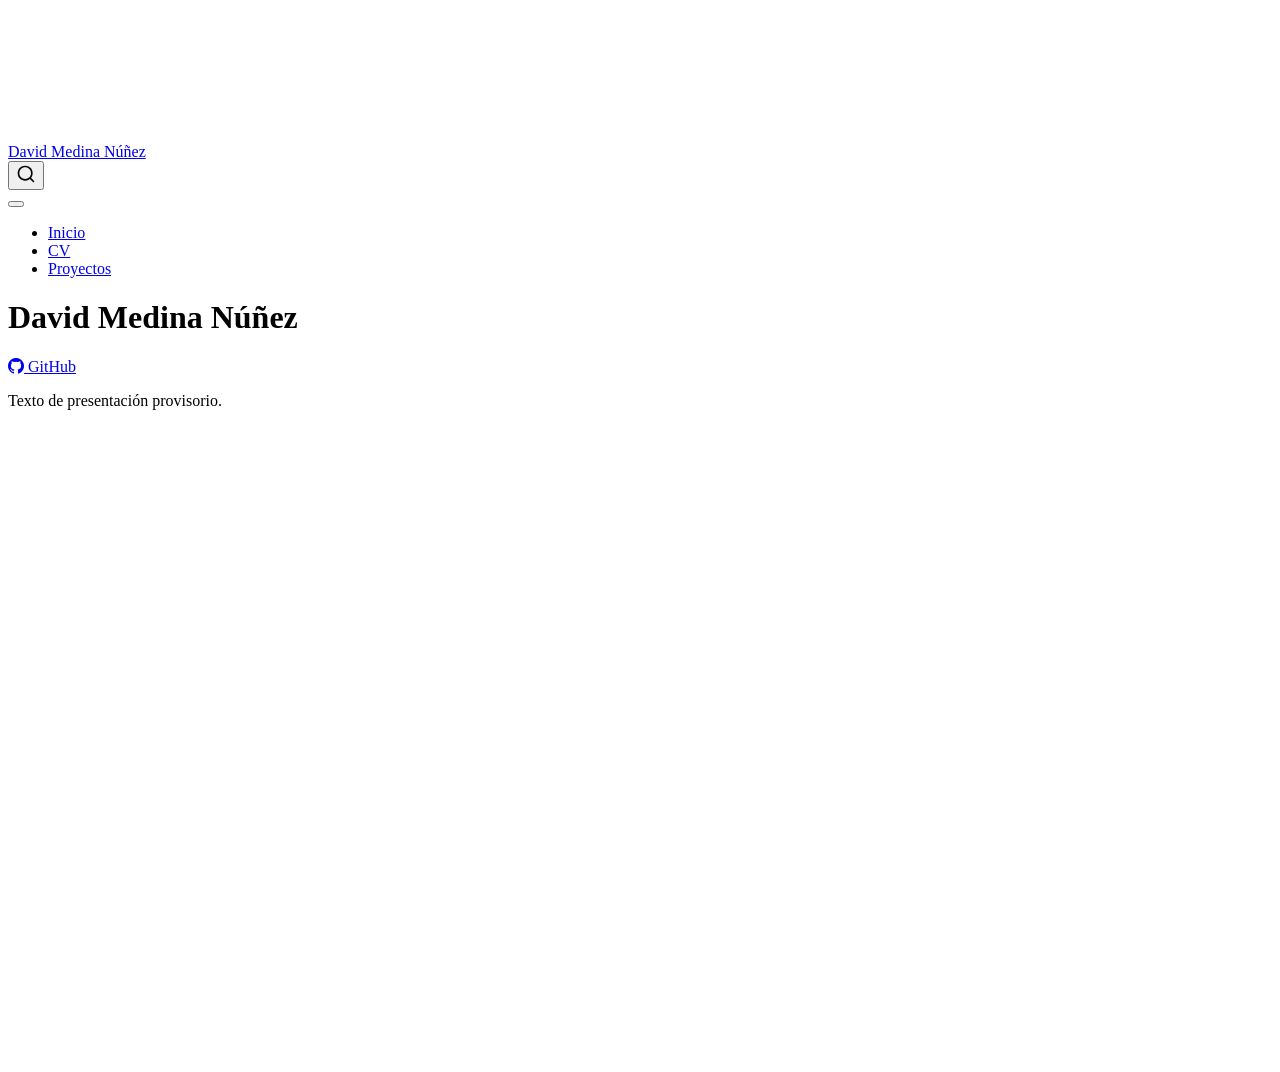
==== docs/index.html @ ebde4df6 "primera version del sitio" ====
<!DOCTYPE html>
<html xmlns="http://www.w3.org/1999/xhtml" lang="en" xml:lang="en"><head>

<meta charset="utf-8">
<meta name="generator" content="quarto-1.10.19">

<meta name="viewport" content="width=device-width, initial-scale=1.0, user-scalable=yes">


<title>David Medina Núñez</title>
<style>
/* Default styles provided by pandoc.
** See https://pandoc.org/MANUAL.html#variables-for-html for config info.
*/
span.smallcaps{font-variant: small-caps;}
div.columns{display: flex; gap: 1.5em;}
div.column{flex: auto;}
@media screen {
div.columns{gap: min(4vw, 1.5em);}
div.column{overflow-x: auto;}
}
div.hanging-indent{margin-left: 1.5em; text-indent: -1.5em;}
ul.task-list{list-style: none;}
ul.task-list li input[type="checkbox"] {
  width: 0.8em;
  margin: 0 0.8em 0.2em -1em; /* quarto-specific, see https://github.com/quarto-dev/quarto-cli/issues/4556 */ 
  vertical-align: middle;
}
</style>


<script src="site_libs/quarto-nav/quarto-nav.js"></script>
<script src="site_libs/quarto-nav/headroom.min.js"></script>
<script src="site_libs/clipboard/clipboard.min.js"></script>
<script src="site_libs/quarto-search/autocomplete.umd.js"></script>
<script src="site_libs/quarto-search/fuse.min.js"></script>
<script src="site_libs/quarto-search/quarto-search.js"></script>
<meta name="quarto:offset" content="./">
<script src="site_libs/quarto-html/quarto.js" type="module"></script>
<script src="site_libs/quarto-html/tabsets/tabsets.js" type="module"></script>
<script src="site_libs/quarto-html/popper.min.js"></script>
<script src="site_libs/quarto-html/tippy.umd.min.js"></script>
<link href="site_libs/quarto-html/tippy.css" rel="stylesheet">
<link href="site_libs/quarto-html/quarto-syntax-highlighting-bf27225e3a48a9273f3daa8f8e829971.css" rel="stylesheet" id="quarto-text-highlighting-styles">
<script src="site_libs/bootstrap/bootstrap.min.js"></script>
<link href="site_libs/bootstrap/bootstrap-icons.css" rel="stylesheet">
<link href="site_libs/bootstrap/bootstrap-172ba59bd5e0b52282274ba0c0cc16fc.min.css" rel="stylesheet" append-hash="true" id="quarto-bootstrap" data-mode="light">
<script id="quarto-search-options" type="application/json">{
  "location": "navbar",
  "copy-button": false,
  "collapse-after": 3,
  "panel-placement": "end",
  "type": "overlay",
  "limit": 50,
  "keyboard-shortcut": [
    "f",
    "/",
    "s"
  ],
  "show-item-context": false,
  "language": {
    "search-no-results-text": "No results",
    "search-matching-documents-text": "matching documents",
    "search-copy-link-title": "Copy link to search",
    "search-hide-matches-text": "Hide additional matches",
    "search-more-match-text": "more match in this document",
    "search-more-matches-text": "more matches in this document",
    "search-clear-button-title": "Clear",
    "search-text-placeholder": "",
    "search-detached-cancel-button-title": "Cancel",
    "search-submit-button-title": "Submit",
    "search-label": "Search"
  }
}</script>


<link rel="stylesheet" href="styles.css">
</head>

<body class="nav-fixed fullcontent quarto-light">

<div id="quarto-search-results"></div>
  <header id="quarto-header" class="headroom fixed-top">
    <nav class="navbar navbar-expand-lg " data-bs-theme="dark">
      <div class="navbar-container container-fluid">
      <div class="navbar-brand-container mx-auto">
    <a class="navbar-brand" href="./index.html">
    <span class="navbar-title">David Medina Núñez</span>
    </a>
  </div>
            <div id="quarto-search" class="" title="Search"></div>
          <button class="navbar-toggler" type="button" data-bs-toggle="collapse" data-bs-target="#navbarCollapse" aria-controls="navbarCollapse" role="menu" aria-expanded="false" aria-label="Toggle navigation" onclick="if (window.quartoToggleHeadroom) { window.quartoToggleHeadroom(); }">
  <span class="navbar-toggler-icon"></span>
</button>
          <div class="collapse navbar-collapse" id="navbarCollapse">
            <ul class="navbar-nav navbar-nav-scroll me-auto">
  <li class="nav-item">
    <a class="nav-link active" href="./index.html" aria-current="page"> 
<span class="menu-text">Inicio</span></a>
  </li>  
  <li class="nav-item">
    <a class="nav-link" href="./cv.html"> 
<span class="menu-text">CV</span></a>
  </li>  
  <li class="nav-item">
    <a class="nav-link" href="./proyectos.html"> 
<span class="menu-text">Proyectos</span></a>
  </li>  
</ul>
          </div> <!-- /navcollapse -->
            <div class="quarto-navbar-tools">
</div>
      </div> <!-- /container-fluid -->
    </nav>
</header>
<!-- content -->
<div id="quarto-content" class="quarto-container page-columns page-rows-contents page-layout-article page-navbar">
<!-- sidebar -->
<!-- margin-sidebar -->
    
<!-- main -->
<div class="quarto-about-trestles">
  <div class="about-entity">
<header id="title-block-header" class="quarto-title-block default">
<div class="quarto-title">
<h1 class="title">David Medina Núñez</h1>
</div>
<div class="quarto-title-meta">
  </div>
</header>
    <div class="about-links">
  <a href="https://github.com/davidmedinan" class="about-link" rel="" target="">
    <i class="bi bi-github"></i>
     <span class="about-link-text">GitHub</span>
  </a>
</div>
  </div>
  <div class="about-contents"><main class="content" id="quarto-document-content">
<p>Texto de presentación provisorio.</p>


</main></div>
</div>
 <!-- /main -->
<script id="quarto-html-after-body" type="application/javascript">
  window.document.addEventListener("DOMContentLoaded", function (event) {
    const isCodeAnnotation = (el) => {
      for (const clz of el.classList) {
        if (clz.startsWith('code-annotation-')) {                     
          return true;
        }
      }
      return false;
    }
    const onCopySuccess = function(e) {
      // button target
      const button = e.trigger;
      // don't keep focus
      button.blur();
      // flash "checked"
      button.classList.add('code-copy-button-checked');
      var currentTitle = button.getAttribute("title");
      button.setAttribute("title", "Copied!");
      let tooltip;
      if (window.bootstrap) {
        button.setAttribute("data-bs-toggle", "tooltip");
        button.setAttribute("data-bs-placement", "left");
        button.setAttribute("data-bs-title", "Copied!");
        tooltip = new bootstrap.Tooltip(button, 
          { trigger: "manual", 
            customClass: "code-copy-button-tooltip",
            offset: [0, -8]});
        tooltip.show();    
      }
      setTimeout(function() {
        if (tooltip) {
          tooltip.hide();
          button.removeAttribute("data-bs-title");
          button.removeAttribute("data-bs-toggle");
          button.removeAttribute("data-bs-placement");
        }
        button.setAttribute("title", currentTitle);
        button.classList.remove('code-copy-button-checked');
      }, 1000);
      // clear code selection
      e.clearSelection();
    }
    const getTextToCopy = function(trigger) {
      const outerScaffold = trigger.parentElement.cloneNode(true);
      const codeEl = outerScaffold.querySelector('code');
      for (const childEl of codeEl.children) {
        if (isCodeAnnotation(childEl)) {
          childEl.remove();
        }
      }
      return codeEl.innerText;
    }
    const clipboard = new window.ClipboardJS('.code-copy-button:not([data-in-quarto-modal])', {
      text: getTextToCopy
    });
    clipboard.on('success', onCopySuccess);
    if (window.document.getElementById('quarto-embedded-source-code-modal')) {
      const clipboardModal = new window.ClipboardJS('.code-copy-button[data-in-quarto-modal]', {
        text: getTextToCopy,
        container: window.document.getElementById('quarto-embedded-source-code-modal')
      });
      clipboardModal.on('success', onCopySuccess);
    }
      var localhostRegex = new RegExp(/^(?:http|https):\/\/localhost\:?[0-9]*\//);
      var mailtoRegex = new RegExp(/^mailto:/);
        var filterRegex = new RegExp('/' + window.location.host + '/');
      var isInternal = (href) => {
          return filterRegex.test(href) || localhostRegex.test(href) || mailtoRegex.test(href);
      }
      // Inspect non-navigation links and adorn them if external
     var links = window.document.querySelectorAll('a[href]:not(.nav-link):not(.navbar-brand):not(.toc-action):not(.sidebar-link):not(.sidebar-item-toggle):not(.pagination-link):not(.no-external):not([aria-hidden]):not(.dropdown-item):not(.quarto-navigation-tool):not(.about-link)');
      for (var i=0; i<links.length; i++) {
        const link = links[i];
        if (!isInternal(link.href)) {
          // undo the damage that might have been done by quarto-nav.js in the case of
          // links that we want to consider external
          if (link.dataset.originalHref !== undefined) {
            link.href = link.dataset.originalHref;
          }
        }
      }
    function tippyHover(el, contentFn, onTriggerFn, onUntriggerFn) {
      const config = {
        allowHTML: true,
        maxWidth: 500,
        delay: 100,
        arrow: false,
        appendTo: function(el) {
            return el.parentElement;
        },
        interactive: true,
        interactiveBorder: 10,
        theme: 'quarto',
        placement: 'bottom-start',
      };
      if (contentFn) {
        config.content = contentFn;
      }
      if (onTriggerFn) {
        config.onTrigger = onTriggerFn;
      }
      if (onUntriggerFn) {
        config.onUntrigger = onUntriggerFn;
      }
      window.tippy(el, config); 
    }
    const noterefs = window.document.querySelectorAll('a[role="doc-noteref"]');
    for (var i=0; i<noterefs.length; i++) {
      const ref = noterefs[i];
      tippyHover(ref, function() {
        // use id or data attribute instead here
        let href = ref.getAttribute('data-footnote-href') || ref.getAttribute('href');
        try { href = new URL(href).hash; } catch {}
        const id = href.replace(/^#\/?/, "");
        const note = window.document.getElementById(id);
        if (note) {
          return note.innerHTML;
        } else {
          return "";
        }
      });
    }
    const xrefs = window.document.querySelectorAll('a.quarto-xref');
    const processXRef = (id, note) => {
      // Strip column container classes
      const stripColumnClz = (el) => {
        el.classList.remove("page-full", "page-columns");
        if (el.children) {
          for (const child of el.children) {
            stripColumnClz(child);
          }
        }
      }
      stripColumnClz(note)
      if (id === null || id.startsWith('sec-')) {
        // Special case sections, only their first couple elements
        const container = document.createElement("div");
        if (note.children && note.children.length > 2) {
          container.appendChild(note.children[0].cloneNode(true));
          for (let i = 1; i < note.children.length; i++) {
            const child = note.children[i];
            if (child.tagName === "P" && child.innerText === "") {
              continue;
            } else {
              container.appendChild(child.cloneNode(true));
              break;
            }
          }
          if (window.Quarto?.typesetMath) {
            window.Quarto.typesetMath(container);
          }
          return container.innerHTML
        } else {
          if (window.Quarto?.typesetMath) {
            window.Quarto.typesetMath(note);
          }
          return note.innerHTML;
        }
      } else {
        // Remove any anchor links if they are present
        const anchorLink = note.querySelector('a.anchorjs-link');
        if (anchorLink) {
          anchorLink.remove();
        }
        if (window.Quarto?.typesetMath) {
          window.Quarto.typesetMath(note);
        }
        if (note.classList.contains("callout")) {
          return note.outerHTML;
        } else {
          return note.innerHTML;
        }
      }
    }
    for (var i=0; i<xrefs.length; i++) {
      const xref = xrefs[i];
      tippyHover(xref, undefined, function(instance) {
        instance.disable();
        let url = xref.getAttribute('href');
        let hash = undefined; 
        if (url.startsWith('#')) {
          hash = url;
        } else {
          try { hash = new URL(url).hash; } catch {}
        }
        if (hash) {
          const id = hash.replace(/^#\/?/, "");
          const note = window.document.getElementById(id);
          if (note !== null) {
            try {
              const html = processXRef(id, note.cloneNode(true));
              instance.setContent(html);
            } finally {
              instance.enable();
              instance.show();
            }
          } else {
            // See if we can fetch this
            fetch(url.split('#')[0])
            .then(res => res.text())
            .then(html => {
              const parser = new DOMParser();
              const htmlDoc = parser.parseFromString(html, "text/html");
              const note = htmlDoc.getElementById(id);
              if (note !== null) {
                const html = processXRef(id, note);
                instance.setContent(html);
              } 
            }).finally(() => {
              instance.enable();
              instance.show();
            });
          }
        } else {
          // See if we can fetch a full url (with no hash to target)
          // This is a special case and we should probably do some content thinning / targeting
          fetch(url)
          .then(res => res.text())
          .then(html => {
            const parser = new DOMParser();
            const htmlDoc = parser.parseFromString(html, "text/html");
            const note = htmlDoc.querySelector('main.content');
            if (note !== null) {
              // This should only happen for chapter cross references
              // (since there is no id in the URL)
              // remove the first header
              if (note.children.length > 0 && note.children[0].tagName === "HEADER") {
                note.children[0].remove();
              }
              const html = processXRef(null, note);
              instance.setContent(html);
            } 
          }).finally(() => {
            instance.enable();
            instance.show();
          });
        }
      }, function(instance) {
      });
    }
        let selectedAnnoteEl;
        const selectorForAnnotation = ( cell, annotation) => {
          let cellAttr = 'data-code-cell="' + cell + '"';
          let lineAttr = 'data-code-annotation="' +  annotation + '"';
          const selector = 'span[' + cellAttr + '][' + lineAttr + ']';
          return selector;
        }
        const selectCodeLines = (annoteEl) => {
          const doc = window.document;
          const targetCell = annoteEl.getAttribute("data-target-cell");
          const targetAnnotation = annoteEl.getAttribute("data-target-annotation");
          const annoteSpan = window.document.querySelector(selectorForAnnotation(targetCell, targetAnnotation));
          const lines = annoteSpan.getAttribute("data-code-lines").split(",");
          const lineIds = lines.map((line) => {
            return targetCell + "-" + line;
          })
          let top = null;
          let height = null;
          let parent = null;
          if (lineIds.length > 0) {
              //compute the position of the single el (top and bottom and make a div)
              const el = window.document.getElementById(lineIds[0]);
              top = el.offsetTop;
              height = el.offsetHeight;
              parent = el.parentElement.parentElement;
            if (lineIds.length > 1) {
              const lastEl = window.document.getElementById(lineIds[lineIds.length - 1]);
              const bottom = lastEl.offsetTop + lastEl.offsetHeight;
              height = bottom - top;
            }
            if (top !== null && height !== null && parent !== null) {
              // cook up a div (if necessary) and position it 
              let div = window.document.getElementById("code-annotation-line-highlight");
              if (div === null) {
                div = window.document.createElement("div");
                div.setAttribute("id", "code-annotation-line-highlight");
                div.style.position = 'absolute';
                parent.appendChild(div);
              }
              div.style.top = top - 2 + "px";
              div.style.height = height + 4 + "px";
              div.style.left = 0;
              let gutterDiv = window.document.getElementById("code-annotation-line-highlight-gutter");
              if (gutterDiv === null) {
                gutterDiv = window.document.createElement("div");
                gutterDiv.setAttribute("id", "code-annotation-line-highlight-gutter");
                gutterDiv.style.position = 'absolute';
                const codeCell = window.document.getElementById(targetCell);
                const gutter = codeCell.querySelector('.code-annotation-gutter');
                gutter.appendChild(gutterDiv);
              }
              gutterDiv.style.top = top - 2 + "px";
              gutterDiv.style.height = height + 4 + "px";
            }
            selectedAnnoteEl = annoteEl;
          }
        };
        const unselectCodeLines = () => {
          const elementsIds = ["code-annotation-line-highlight", "code-annotation-line-highlight-gutter"];
          elementsIds.forEach((elId) => {
            const div = window.document.getElementById(elId);
            if (div) {
              div.remove();
            }
          });
          selectedAnnoteEl = undefined;
        };
          // Handle positioning of the toggle
      window.addEventListener(
        "resize",
        throttle(() => {
          elRect = undefined;
          if (selectedAnnoteEl) {
            selectCodeLines(selectedAnnoteEl);
          }
        }, 10)
      );
      function throttle(fn, ms) {
      let throttle = false;
      let timer;
        return (...args) => {
          if(!throttle) { // first call gets through
              fn.apply(this, args);
              throttle = true;
          } else { // all the others get throttled
              if(timer) clearTimeout(timer); // cancel #2
              timer = setTimeout(() => {
                fn.apply(this, args);
                timer = throttle = false;
              }, ms);
          }
        };
      }
        // Attach click handler to the DT
        const annoteDls = window.document.querySelectorAll('dt[data-target-cell]');
        for (const annoteDlNode of annoteDls) {
          annoteDlNode.addEventListener('click', (event) => {
            const clickedEl = event.target;
            if (clickedEl !== selectedAnnoteEl) {
              unselectCodeLines();
              const activeEl = window.document.querySelector('dt[data-target-cell].code-annotation-active');
              if (activeEl) {
                activeEl.classList.remove('code-annotation-active');
              }
              selectCodeLines(clickedEl);
              clickedEl.classList.add('code-annotation-active');
            } else {
              // Unselect the line
              unselectCodeLines();
              clickedEl.classList.remove('code-annotation-active');
            }
          });
        }
    const findCites = (el) => {
      const parentEl = el.parentElement;
      if (parentEl) {
        const cites = parentEl.dataset.cites;
        if (cites) {
          return {
            el,
            cites: cites.split(' ')
          };
        } else {
          return findCites(el.parentElement)
        }
      } else {
        return undefined;
      }
    };
    var bibliorefs = window.document.querySelectorAll('a[role="doc-biblioref"]');
    for (var i=0; i<bibliorefs.length; i++) {
      const ref = bibliorefs[i];
      const citeInfo = findCites(ref);
      if (citeInfo) {
        tippyHover(citeInfo.el, function() {
          var popup = window.document.createElement('div');
          citeInfo.cites.forEach(function(cite) {
            var citeDiv = window.document.createElement('div');
            citeDiv.classList.add('hanging-indent');
            citeDiv.classList.add('csl-entry');
            var biblioDiv = window.document.getElementById('ref-' + cite);
            if (biblioDiv) {
              citeDiv.innerHTML = biblioDiv.innerHTML;
            }
            popup.appendChild(citeDiv);
          });
          return popup.innerHTML;
        });
      }
    }
  });
  </script>
</div> <!-- /content -->




</body></html>
---- docs/site_libs/quarto-html/tippy.css ----
.tippy-box[data-animation=fade][data-state=hidden]{opacity:0}[data-tippy-root]{max-width:calc(100vw - 10px)}.tippy-box{position:relative;background-color:#333;color:#fff;border-radius:4px;font-size:14px;line-height:1.4;white-space:normal;outline:0;transition-property:transform,visibility,opacity}.tippy-box[data-placement^=top]>.tippy-arrow{bottom:0}.tippy-box[data-placement^=top]>.tippy-arrow:before{bottom:-7px;left:0;border-width:8px 8px 0;border-top-color:initial;transform-origin:center top}.tippy-box[data-placement^=bottom]>.tippy-arrow{top:0}.tippy-box[data-placement^=bottom]>.tippy-arrow:before{top:-7px;left:0;border-width:0 8px 8px;border-bottom-color:initial;transform-origin:center bottom}.tippy-box[data-placement^=left]>.tippy-arrow{right:0}.tippy-box[data-placement^=left]>.tippy-arrow:before{border-width:8px 0 8px 8px;border-left-color:initial;right:-7px;transform-origin:center left}.tippy-box[data-placement^=right]>.tippy-arrow{left:0}.tippy-box[data-placement^=right]>.tippy-arrow:before{left:-7px;border-width:8px 8px 8px 0;border-right-color:initial;transform-origin:center right}.tippy-box[data-inertia][data-state=visible]{transition-timing-function:cubic-bezier(.54,1.5,.38,1.11)}.tippy-arrow{width:16px;height:16px;color:#333}.tippy-arrow:before{content:"";position:absolute;border-color:transparent;border-style:solid}.tippy-content{position:relative;padding:5px 9px;z-index:1}
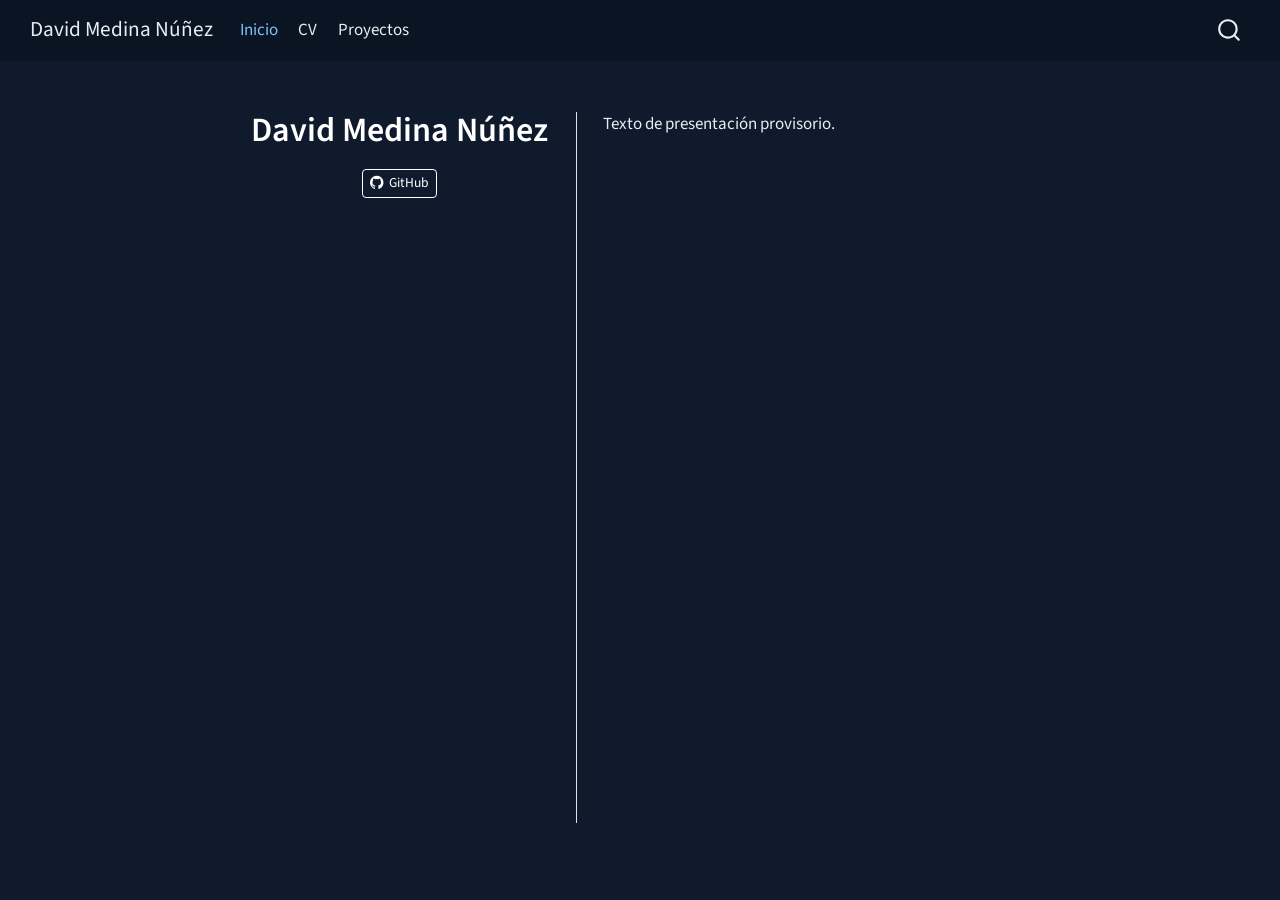
==== commit 475e93d1: "Nuevos Colores del sitio" ====
--- a/docs/index.html
+++ b/docs/index.html
@@ -41,10 +41,10 @@
 <script src="site_libs/quarto-html/popper.min.js"></script>
 <script src="site_libs/quarto-html/tippy.umd.min.js"></script>
 <link href="site_libs/quarto-html/tippy.css" rel="stylesheet">
-<link href="site_libs/quarto-html/quarto-syntax-highlighting-bf27225e3a48a9273f3daa8f8e829971.css" rel="stylesheet" id="quarto-text-highlighting-styles">
+<link href="site_libs/quarto-html/quarto-syntax-highlighting-dark-b626d73c4c936ccc3cb08be7d45d1df6.css" rel="stylesheet" id="quarto-text-highlighting-styles">
 <script src="site_libs/bootstrap/bootstrap.min.js"></script>
 <link href="site_libs/bootstrap/bootstrap-icons.css" rel="stylesheet">
-<link href="site_libs/bootstrap/bootstrap-172ba59bd5e0b52282274ba0c0cc16fc.min.css" rel="stylesheet" append-hash="true" id="quarto-bootstrap" data-mode="light">
+<link href="site_libs/bootstrap/bootstrap-1360b037adfafef43bda7f4658f6e883.min.css" rel="stylesheet" append-hash="true" id="quarto-bootstrap" data-mode="dark">
 <script id="quarto-search-options" type="application/json">{
   "location": "navbar",
   "copy-button": false,
--- a/docs/site_libs/quarto-html/quarto-syntax-highlighting-dark-b626d73c4c936ccc3cb08be7d45d1df6.css
+++ b/docs/site_libs/quarto-html/quarto-syntax-highlighting-dark-b626d73c4c936ccc3cb08be7d45d1df6.css
@@ -0,0 +1,219 @@
+/* quarto syntax highlight colors */
+:root {
+  --quarto-hl-al-color: #f07178;
+  --quarto-hl-an-color: #d4d0ab;
+  --quarto-hl-at-color: #00e0e0;
+  --quarto-hl-bn-color: #d4d0ab;
+  --quarto-hl-bu-color: #abe338;
+  --quarto-hl-ch-color: #abe338;
+  --quarto-hl-co-color: #f8f8f2;
+  --quarto-hl-cv-color: #ffd700;
+  --quarto-hl-cn-color: #ffd700;
+  --quarto-hl-cf-color: #ffa07a;
+  --quarto-hl-dt-color: #ffa07a;
+  --quarto-hl-dv-color: #d4d0ab;
+  --quarto-hl-do-color: #f8f8f2;
+  --quarto-hl-er-color: #f07178;
+  --quarto-hl-ex-color: #00e0e0;
+  --quarto-hl-fl-color: #d4d0ab;
+  --quarto-hl-fu-color: #ffa07a;
+  --quarto-hl-im-color: #abe338;
+  --quarto-hl-in-color: #d4d0ab;
+  --quarto-hl-kw-color: #ffa07a;
+  --quarto-hl-op-color: #ffa07a;
+  --quarto-hl-ot-color: #00e0e0;
+  --quarto-hl-pp-color: #dcc6e0;
+  --quarto-hl-re-color: #00e0e0;
+  --quarto-hl-sc-color: #abe338;
+  --quarto-hl-ss-color: #abe338;
+  --quarto-hl-st-color: #abe338;
+  --quarto-hl-va-color: #00e0e0;
+  --quarto-hl-vs-color: #abe338;
+  --quarto-hl-wa-color: #dcc6e0;
+}
+
+/* other quarto variables */
+:root {
+  --quarto-font-monospace: SFMono-Regular, Menlo, Monaco, Consolas, "Liberation Mono", "Courier New", monospace;
+}
+
+/* syntax highlight based on Pandoc's rules */
+pre > code.sourceCode > span {
+  color: #f8f8f2;
+}
+
+code.sourceCode > span {
+  color: #f8f8f2;
+}
+
+div.sourceCode,
+div.sourceCode pre.sourceCode {
+  color: #f8f8f2;
+}
+
+/* Normal */
+code span {
+  color: #f8f8f2;
+}
+
+/* Alert */
+code span.al {
+  color: #f07178;
+}
+
+/* Annotation */
+code span.an {
+  color: #d4d0ab;
+}
+
+/* Attribute */
+code span.at {
+  color: #00e0e0;
+}
+
+/* BaseN */
+code span.bn {
+  color: #d4d0ab;
+}
+
+/* BuiltIn */
+code span.bu {
+  color: #abe338;
+}
+
+/* ControlFlow */
+code span.cf {
+  font-weight: bold;
+  color: #ffa07a;
+}
+
+/* Char */
+code span.ch {
+  color: #abe338;
+}
+
+/* Constant */
+code span.cn {
+  color: #ffd700;
+}
+
+/* Comment */
+code span.co {
+  font-style: italic;
+  color: #f8f8f2;
+}
+
+/* CommentVar */
+code span.cv {
+  color: #ffd700;
+}
+
+/* Documentation */
+code span.do {
+  color: #f8f8f2;
+}
+
+/* DataType */
+code span.dt {
+  color: #ffa07a;
+}
+
+/* DecVal */
+code span.dv {
+  color: #d4d0ab;
+}
+
+/* Error */
+code span.er {
+  color: #f07178;
+  text-decoration: underline;
+}
+
+/* Extension */
+code span.ex {
+  font-weight: bold;
+  color: #00e0e0;
+}
+
+/* Float */
+code span.fl {
+  color: #d4d0ab;
+}
+
+/* Function */
+code span.fu {
+  color: #ffa07a;
+}
+
+/* Import */
+code span.im {
+  color: #abe338;
+}
+
+/* Information */
+code span.in {
+  color: #d4d0ab;
+}
+
+/* Keyword */
+code span.kw {
+  font-weight: bold;
+  color: #ffa07a;
+}
+
+/* Operator */
+code span.op {
+  color: #ffa07a;
+}
+
+/* Other */
+code span.ot {
+  color: #00e0e0;
+}
+
+/* Preprocessor */
+code span.pp {
+  color: #dcc6e0;
+}
+
+/* RegionMarker */
+code span.re {
+  background-color: #f8f8f2;
+  color: #00e0e0;
+}
+
+/* SpecialChar */
+code span.sc {
+  color: #abe338;
+}
+
+/* SpecialString */
+code span.ss {
+  color: #abe338;
+}
+
+/* String */
+code span.st {
+  color: #abe338;
+}
+
+/* Variable */
+code span.va {
+  color: #00e0e0;
+}
+
+/* VerbatimString */
+code span.vs {
+  color: #abe338;
+}
+
+/* Warning */
+code span.wa {
+  color: #dcc6e0;
+}
+
+.prevent-inlining {
+  content: "</";
+}
+
+/*# sourceMappingURL=a269c63e8167c3ae395728e86feb0848.css.map */
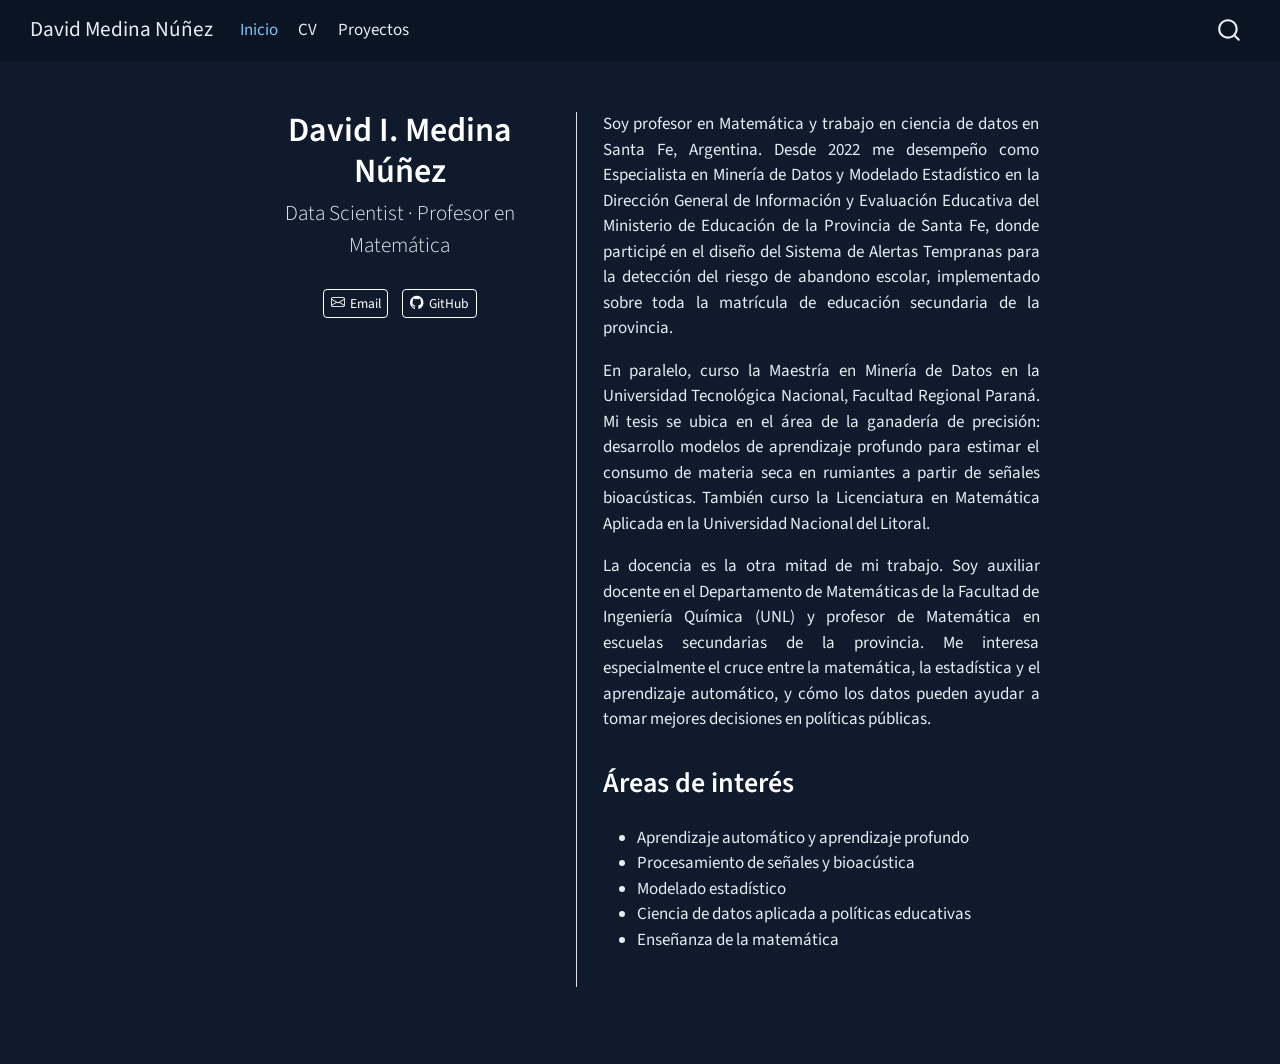
==== commit 2a11d921: "Modificación de estilos y actualización de datos" ====
--- a/docs/index.html
+++ b/docs/index.html
@@ -1,5 +1,5 @@
 <!DOCTYPE html>
-<html xmlns="http://www.w3.org/1999/xhtml" lang="en" xml:lang="en"><head>
+<html xmlns="http://www.w3.org/1999/xhtml" lang="es" xml:lang="es"><head>
 
 <meta charset="utf-8">
 <meta name="generator" content="quarto-1.10.19">
@@ -7,7 +7,7 @@
 <meta name="viewport" content="width=device-width, initial-scale=1.0, user-scalable=yes">
 
 
-<title>David Medina Núñez</title>
+<title>David I. Medina Núñez – David Medina Núñez</title>
 <style>
 /* Default styles provided by pandoc.
 ** See https://pandoc.org/MANUAL.html#variables-for-html for config info.
@@ -59,17 +59,17 @@
   ],
   "show-item-context": false,
   "language": {
-    "search-no-results-text": "No results",
-    "search-matching-documents-text": "matching documents",
-    "search-copy-link-title": "Copy link to search",
-    "search-hide-matches-text": "Hide additional matches",
-    "search-more-match-text": "more match in this document",
-    "search-more-matches-text": "more matches in this document",
-    "search-clear-button-title": "Clear",
+    "search-no-results-text": "No se han encontrado resultados",
+    "search-matching-documents-text": "documentos encontrados",
+    "search-copy-link-title": "Copiar el enlace en la búsqueda",
+    "search-hide-matches-text": "Ocultar resultados adicionales",
+    "search-more-match-text": "resultado adicional en este documento",
+    "search-more-matches-text": "resultados adicionales en este documento",
+    "search-clear-button-title": "Borrar",
     "search-text-placeholder": "",
-    "search-detached-cancel-button-title": "Cancel",
-    "search-submit-button-title": "Submit",
-    "search-label": "Search"
+    "search-detached-cancel-button-title": "Cancelar",
+    "search-submit-button-title": "Enviar",
+    "search-label": "Buscar"
   }
 }</script>
 
@@ -88,8 +88,8 @@
     <span class="navbar-title">David Medina Núñez</span>
     </a>
   </div>
-            <div id="quarto-search" class="" title="Search"></div>
-          <button class="navbar-toggler" type="button" data-bs-toggle="collapse" data-bs-target="#navbarCollapse" aria-controls="navbarCollapse" role="menu" aria-expanded="false" aria-label="Toggle navigation" onclick="if (window.quartoToggleHeadroom) { window.quartoToggleHeadroom(); }">
+            <div id="quarto-search" class="" title="Buscar"></div>
+          <button class="navbar-toggler" type="button" data-bs-toggle="collapse" data-bs-target="#navbarCollapse" aria-controls="navbarCollapse" role="menu" aria-expanded="false" aria-label="Navegación de palanca" onclick="if (window.quartoToggleHeadroom) { window.quartoToggleHeadroom(); }">
   <span class="navbar-toggler-icon"></span>
 </button>
           <div class="collapse navbar-collapse" id="navbarCollapse">
@@ -123,12 +123,17 @@
   <div class="about-entity">
 <header id="title-block-header" class="quarto-title-block default">
 <div class="quarto-title">
-<h1 class="title">David Medina Núñez</h1>
+<h1 class="title">David I. Medina Núñez</h1>
+<p class="subtitle lead">Data Scientist · Profesor en Matemática</p>
 </div>
 <div class="quarto-title-meta">
   </div>
 </header>
     <div class="about-links">
+  <a href="mailto:davidmedinan@gmail.com" class="about-link" rel="" target="">
+    <i class="bi bi-envelope"></i>
+     <span class="about-link-text">Email</span>
+  </a>
   <a href="https://github.com/davidmedinan" class="about-link" rel="" target="">
     <i class="bi bi-github"></i>
      <span class="about-link-text">GitHub</span>
@@ -136,9 +141,21 @@
 </div>
   </div>
   <div class="about-contents"><main class="content" id="quarto-document-content">
-<p>Texto de presentación provisorio.</p>
-
-
+<p>Soy profesor en Matemática y trabajo en ciencia de datos en Santa Fe, Argentina. Desde 2022 me desempeño como Especialista en Minería de Datos y Modelado Estadístico en la Dirección General de Información y Evaluación Educativa del Ministerio de Educación de la Provincia de Santa Fe, donde participé en el diseño del Sistema de Alertas Tempranas para la detección del riesgo de abandono escolar, implementado sobre toda la matrícula de educación secundaria de la provincia.</p>
+<p>En paralelo, curso la Maestría en Minería de Datos en la Universidad Tecnológica Nacional, Facultad Regional Paraná. Mi tesis se ubica en el área de la ganadería de precisión: desarrollo modelos de aprendizaje profundo para estimar el consumo de materia seca en rumiantes a partir de señales bioacústicas. También curso la Licenciatura en Matemática Aplicada en la Universidad Nacional del Litoral.</p>
+<p>La docencia es la otra mitad de mi trabajo. Soy auxiliar docente en el Departamento de Matemáticas de la Facultad de Ingeniería Química (UNL) y profesor de Matemática en escuelas secundarias de la provincia. Me interesa especialmente el cruce entre la matemática, la estadística y el aprendizaje automático, y cómo los datos pueden ayudar a tomar mejores decisiones en políticas públicas.</p>
+<section id="áreas-de-interés" class="level2">
+<h2 data-anchor-id="áreas-de-interés">Áreas de interés</h2>
+<ul>
+<li>Aprendizaje automático y aprendizaje profundo</li>
+<li>Procesamiento de señales y bioacústica</li>
+<li>Modelado estadístico</li>
+<li>Ciencia de datos aplicada a políticas educativas</li>
+<li>Enseñanza de la matemática</li>
+</ul>
+
+
+</section>
 </main></div>
 </div>
  <!-- /main -->
@@ -160,12 +177,12 @@
       // flash "checked"
       button.classList.add('code-copy-button-checked');
       var currentTitle = button.getAttribute("title");
-      button.setAttribute("title", "Copied!");
+      button.setAttribute("title", "Copiado");
       let tooltip;
       if (window.bootstrap) {
         button.setAttribute("data-bs-toggle", "tooltip");
         button.setAttribute("data-bs-placement", "left");
-        button.setAttribute("data-bs-title", "Copied!");
+        button.setAttribute("data-bs-title", "Copiado");
         tooltip = new bootstrap.Tooltip(button, 
           { trigger: "manual", 
             customClass: "code-copy-button-tooltip",
--- a/docs/styles.css
+++ b/docs/styles.css
@@ -0,0 +1,13 @@
+/* css styles */
+/* Texto justificado en los párrafos */
+main p {
+  text-align: justify;
+  hyphens: auto;
+}
+
+/* En celulares, alineación a la izquierda para evitar espacios grandes */
+@media (max-width: 576px) {
+  main p {
+    text-align: left;
+  }
+}
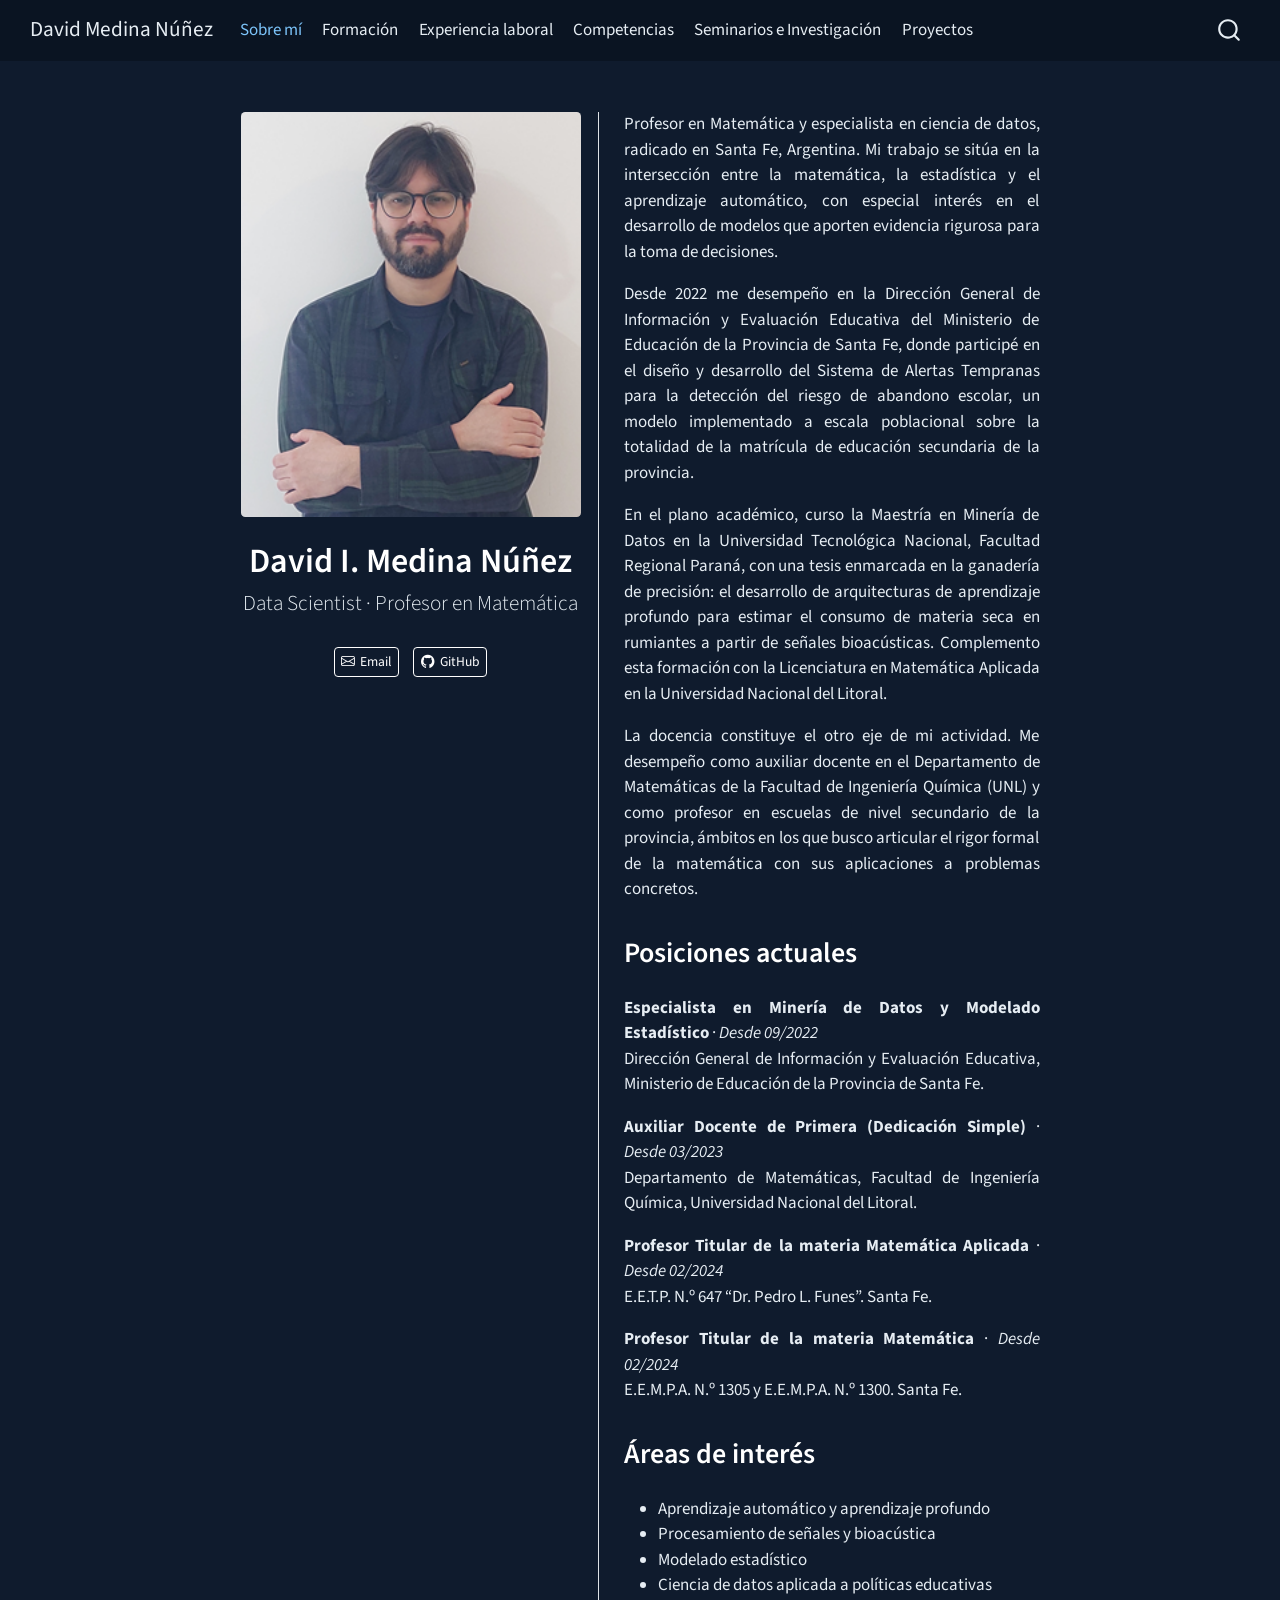
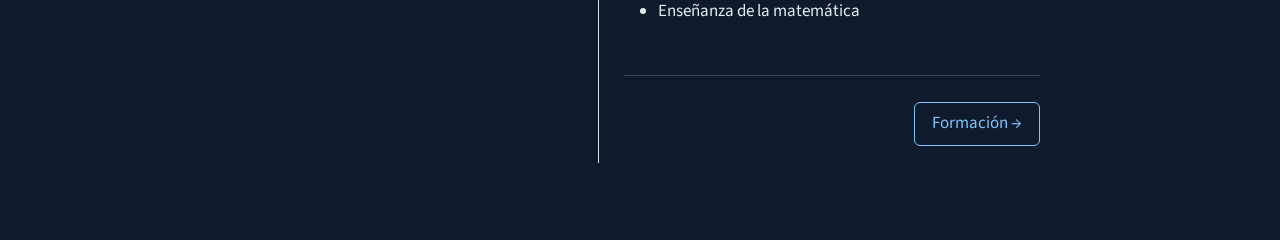
==== commit 981e2544: "Agregado de foto" ====
--- a/docs/index.html
+++ b/docs/index.html
@@ -96,11 +96,23 @@
             <ul class="navbar-nav navbar-nav-scroll me-auto">
   <li class="nav-item">
     <a class="nav-link active" href="./index.html" aria-current="page"> 
-<span class="menu-text">Inicio</span></a>
+<span class="menu-text">Sobre mí</span></a>
   </li>  
   <li class="nav-item">
-    <a class="nav-link" href="./cv.html"> 
-<span class="menu-text">CV</span></a>
+    <a class="nav-link" href="./formacion.html"> 
+<span class="menu-text">Formación</span></a>
+  </li>  
+  <li class="nav-item">
+    <a class="nav-link" href="./experiencia.html"> 
+<span class="menu-text">Experiencia laboral</span></a>
+  </li>  
+  <li class="nav-item">
+    <a class="nav-link" href="./competencias.html"> 
+<span class="menu-text">Competencias</span></a>
+  </li>  
+  <li class="nav-item">
+    <a class="nav-link" href="./investigacion.html"> 
+<span class="menu-text">Seminarios e Investigación</span></a>
   </li>  
   <li class="nav-item">
     <a class="nav-link" href="./proyectos.html"> 
@@ -121,6 +133,8 @@
 <!-- main -->
 <div class="quarto-about-trestles">
   <div class="about-entity">
+    <img src="foto.png" class="about-image
+  rounded " style="width: 20em;">
 <header id="title-block-header" class="quarto-title-block default">
 <div class="quarto-title">
 <h1 class="title">David I. Medina Núñez</h1>
@@ -141,9 +155,21 @@
 </div>
   </div>
   <div class="about-contents"><main class="content" id="quarto-document-content">
-<p>Soy profesor en Matemática y trabajo en ciencia de datos en Santa Fe, Argentina. Desde 2022 me desempeño como Especialista en Minería de Datos y Modelado Estadístico en la Dirección General de Información y Evaluación Educativa del Ministerio de Educación de la Provincia de Santa Fe, donde participé en el diseño del Sistema de Alertas Tempranas para la detección del riesgo de abandono escolar, implementado sobre toda la matrícula de educación secundaria de la provincia.</p>
-<p>En paralelo, curso la Maestría en Minería de Datos en la Universidad Tecnológica Nacional, Facultad Regional Paraná. Mi tesis se ubica en el área de la ganadería de precisión: desarrollo modelos de aprendizaje profundo para estimar el consumo de materia seca en rumiantes a partir de señales bioacústicas. También curso la Licenciatura en Matemática Aplicada en la Universidad Nacional del Litoral.</p>
-<p>La docencia es la otra mitad de mi trabajo. Soy auxiliar docente en el Departamento de Matemáticas de la Facultad de Ingeniería Química (UNL) y profesor de Matemática en escuelas secundarias de la provincia. Me interesa especialmente el cruce entre la matemática, la estadística y el aprendizaje automático, y cómo los datos pueden ayudar a tomar mejores decisiones en políticas públicas.</p>
+<p>Profesor en Matemática y especialista en ciencia de datos, radicado en Santa Fe, Argentina. Mi trabajo se sitúa en la intersección entre la matemática, la estadística y el aprendizaje automático, con especial interés en el desarrollo de modelos que aporten evidencia rigurosa para la toma de decisiones.</p>
+<p>Desde 2022 me desempeño en la Dirección General de Información y Evaluación Educativa del Ministerio de Educación de la Provincia de Santa Fe, donde participé en el diseño y desarrollo del Sistema de Alertas Tempranas para la detección del riesgo de abandono escolar, un modelo implementado a escala poblacional sobre la totalidad de la matrícula de educación secundaria de la provincia.</p>
+<p>En el plano académico, curso la Maestría en Minería de Datos en la Universidad Tecnológica Nacional, Facultad Regional Paraná, con una tesis enmarcada en la ganadería de precisión: el desarrollo de arquitecturas de aprendizaje profundo para estimar el consumo de materia seca en rumiantes a partir de señales bioacústicas. Complemento esta formación con la Licenciatura en Matemática Aplicada en la Universidad Nacional del Litoral.</p>
+<p>La docencia constituye el otro eje de mi actividad. Me desempeño como auxiliar docente en el Departamento de Matemáticas de la Facultad de Ingeniería Química (UNL) y como profesor en escuelas de nivel secundario de la provincia, ámbitos en los que busco articular el rigor formal de la matemática con sus aplicaciones a problemas concretos.</p>
+<section id="posiciones-actuales" class="level2">
+<h2 data-anchor-id="posiciones-actuales">Posiciones actuales</h2>
+<p><strong>Especialista en Minería de Datos y Modelado Estadístico</strong> · <em>Desde 09/2022</em><br>
+Dirección General de Información y Evaluación Educativa, Ministerio de Educación de la Provincia de Santa Fe.</p>
+<p><strong>Auxiliar Docente de Primera (Dedicación Simple)</strong> · <em>Desde 03/2023</em><br>
+Departamento de Matemáticas, Facultad de Ingeniería Química, Universidad Nacional del Litoral.</p>
+<p><strong>Profesor Titular de la materia Matemática Aplicada</strong> · <em>Desde 02/2024</em><br>
+E.E.T.P. N.º 647 “Dr.&nbsp;Pedro L. Funes”. Santa Fe.</p>
+<p><strong>Profesor Titular de la materia Matemática</strong> · <em>Desde 02/2024</em><br>
+E.E.M.P.A. N.º 1305 y E.E.M.P.A. N.º 1300. Santa Fe.</p>
+</section>
 <section id="áreas-de-interés" class="level2">
 <h2 data-anchor-id="áreas-de-interés">Áreas de interés</h2>
 <ul>
@@ -153,6 +179,11 @@
 <li>Ciencia de datos aplicada a políticas educativas</li>
 <li>Enseñanza de la matemática</li>
 </ul>
+<div class="nav-paginas">
+<div class="siguiente">
+<p><a href="./formacion.html">Formación →</a></p>
+</div>
+</div>
 
 
 </section>
--- a/docs/styles.css
+++ b/docs/styles.css
@@ -10,4 +10,35 @@
   main p {
     text-align: left;
   }
-}+}
+
+/* Botones de navegación entre pestañas (al pie de cada página) */
+.nav-paginas {
+  display: flex;
+  justify-content: space-between;
+  gap: 1rem;
+  margin-top: 3rem;
+  padding-top: 1.5rem;
+  border-top: 1px solid rgba(230, 237, 243, 0.2);
+}
+
+.nav-paginas p {
+  margin: 0;
+}
+
+.nav-paginas .siguiente {
+  margin-left: auto;
+}
+
+.nav-paginas a {
+  display: inline-block;
+  padding: 0.5rem 1rem;
+  border: 1px solid #7cc4fa;
+  border-radius: 6px;
+  text-decoration: none;
+}
+
+.nav-paginas a:hover {
+  background-color: #7cc4fa;
+  color: #0f1b2d;
+}
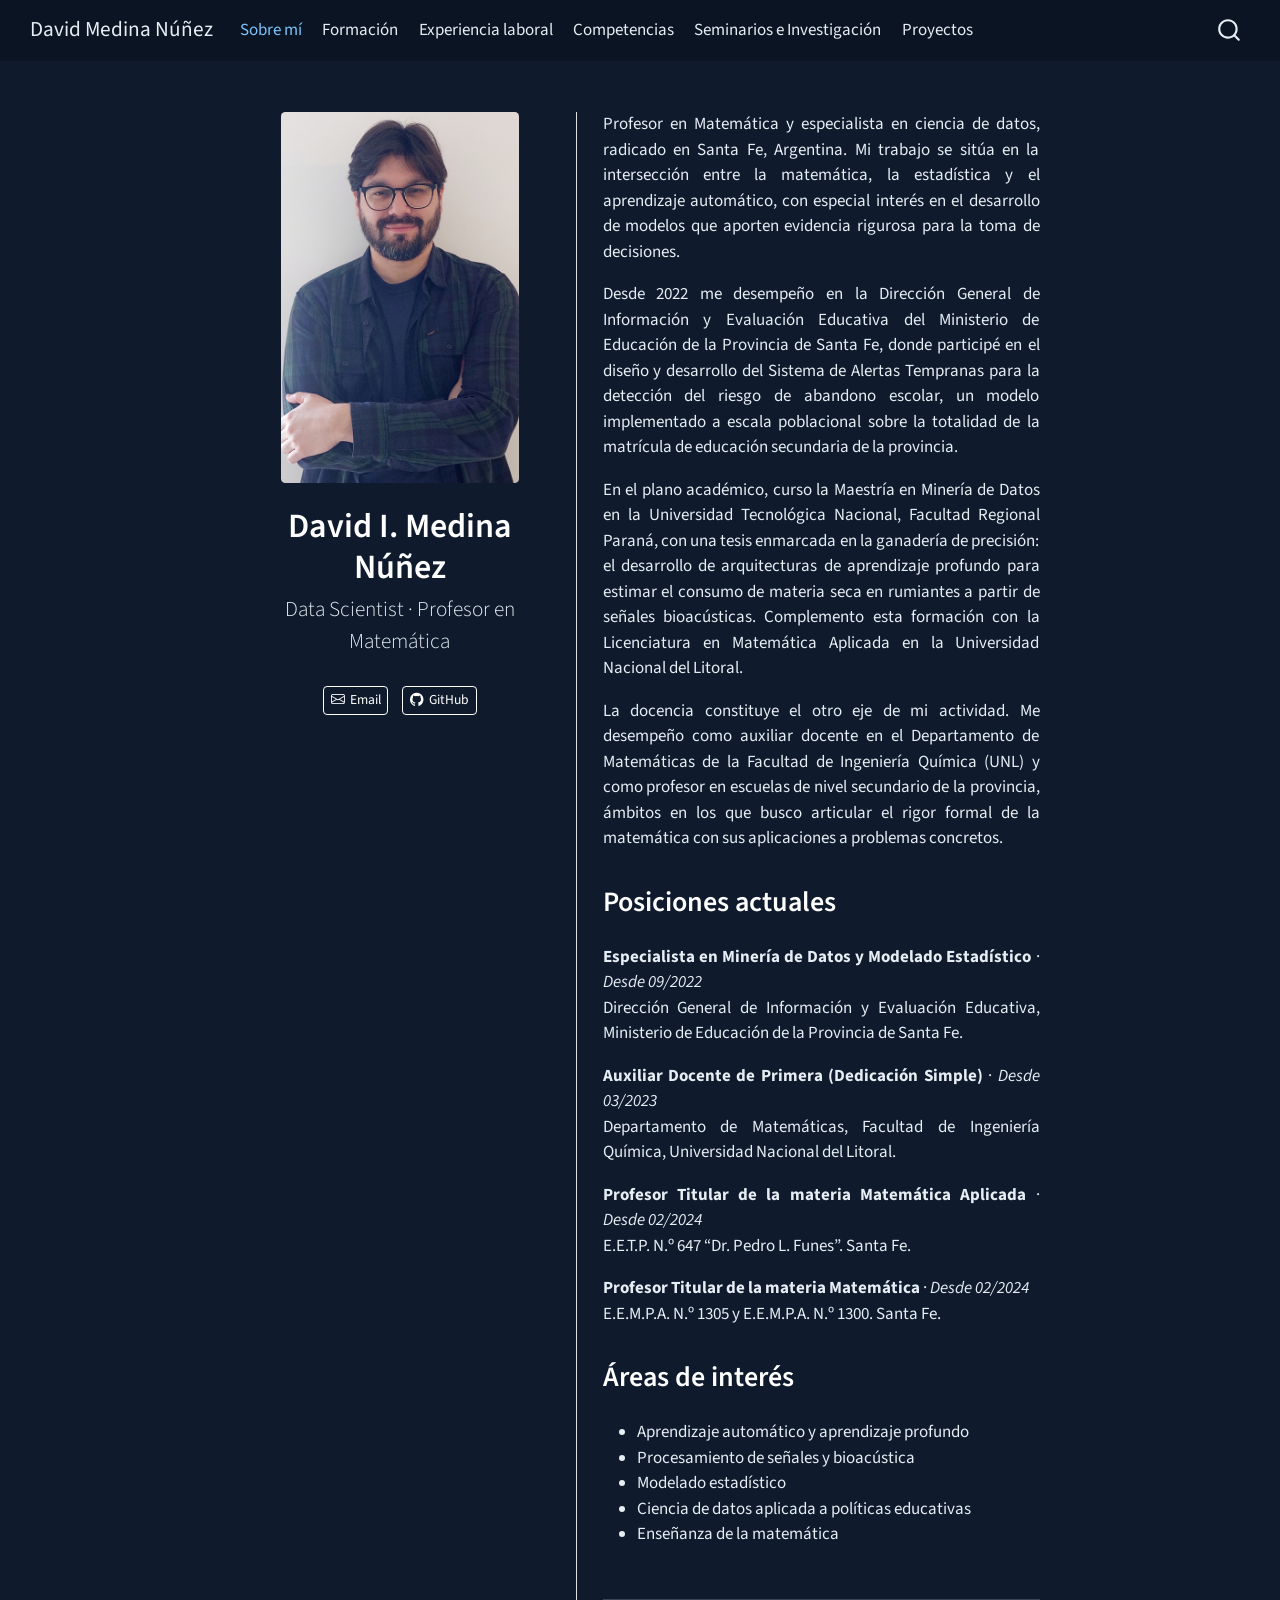
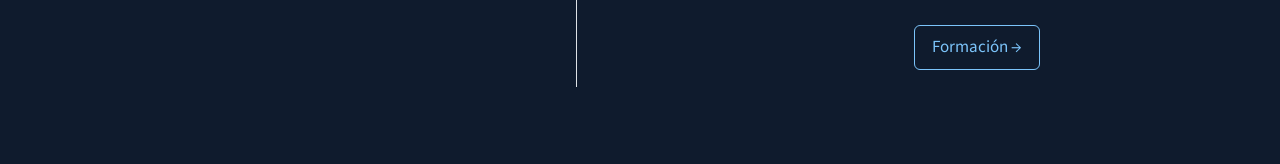
==== commit 51f56574: "Modificación de foto" ====
--- a/docs/index.html
+++ b/docs/index.html
@@ -134,7 +134,7 @@
 <div class="quarto-about-trestles">
   <div class="about-entity">
     <img src="foto.png" class="about-image
-  rounded " style="width: 20em;">
+  rounded " style="width: 14em;">
 <header id="title-block-header" class="quarto-title-block default">
 <div class="quarto-title">
 <h1 class="title">David I. Medina Núñez</h1>
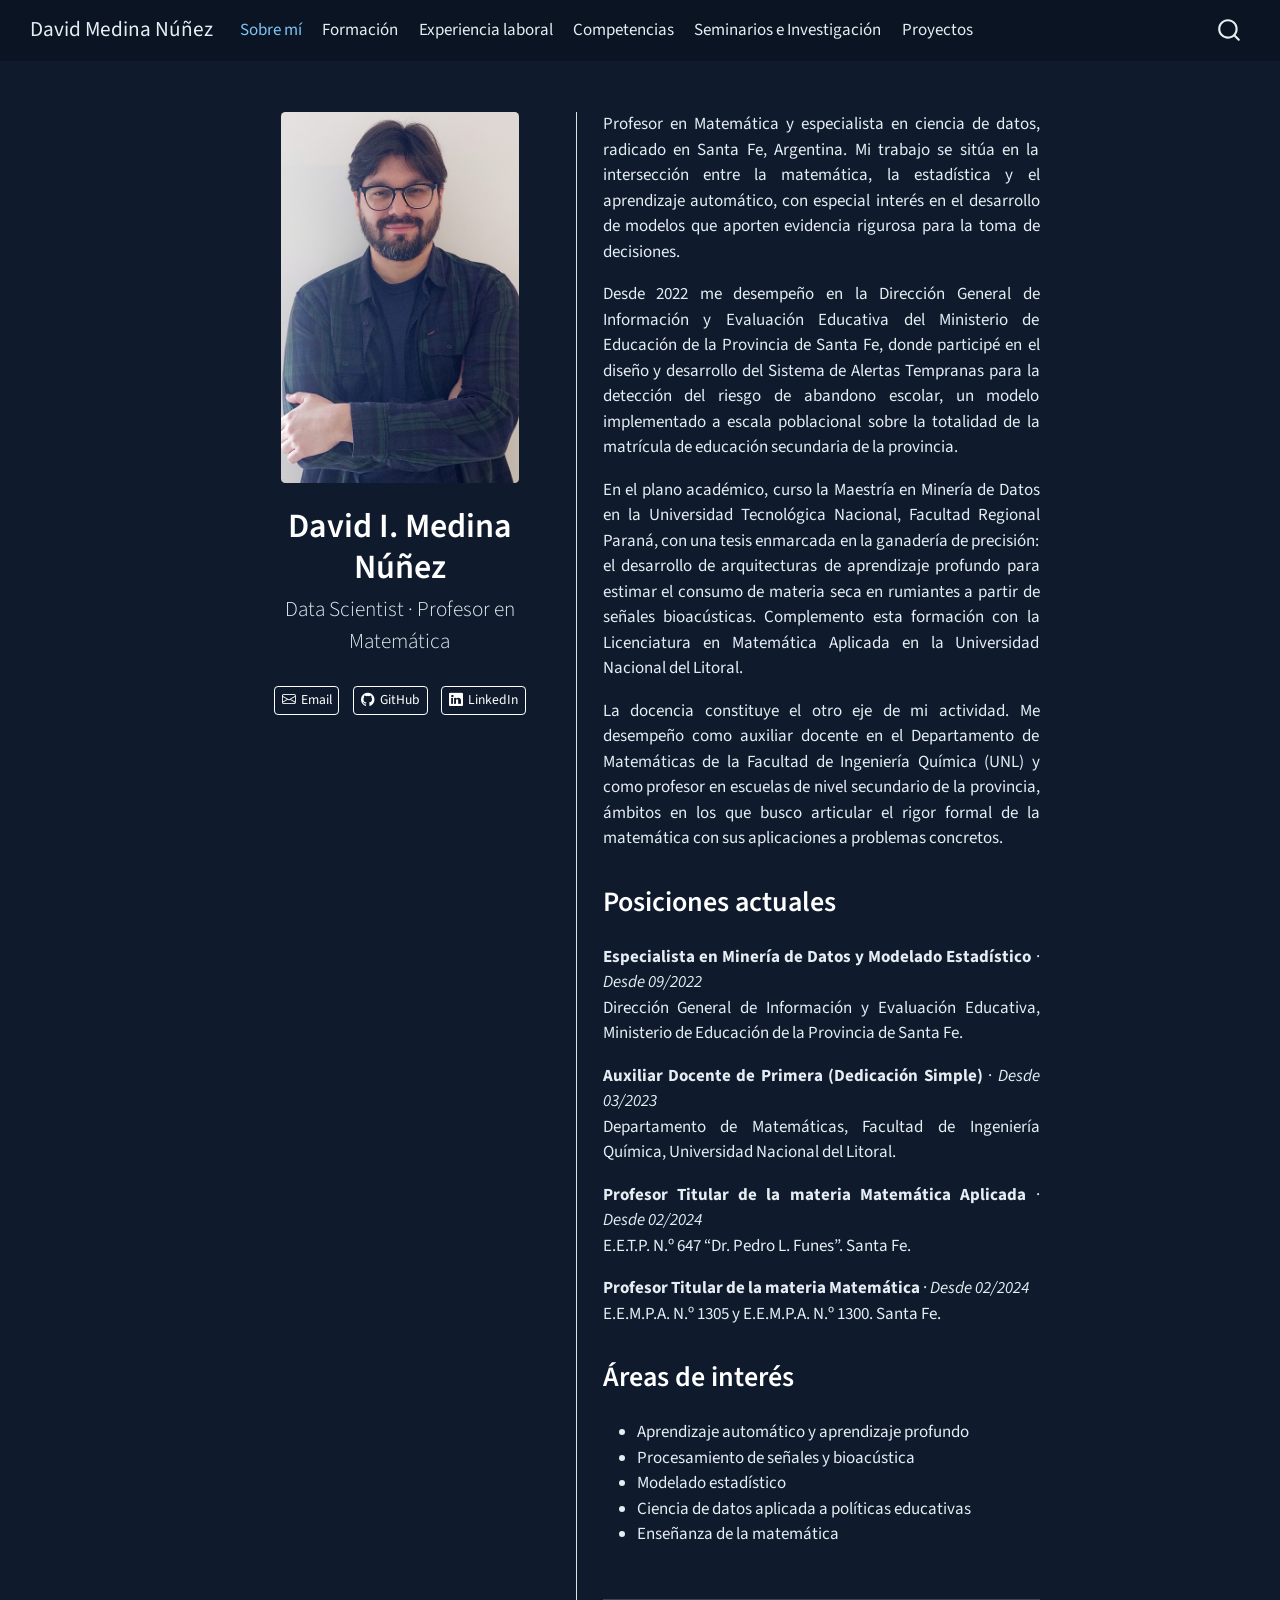
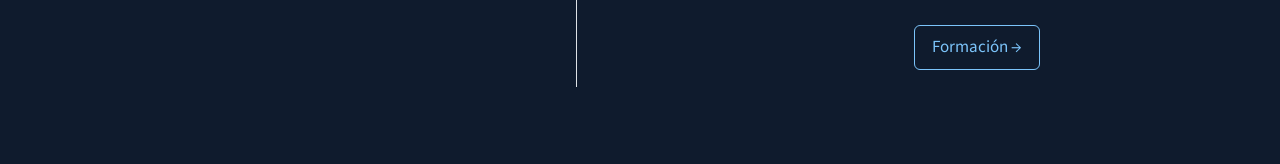
==== commit d87e3d42: "Agregado de  perfil de Linkedin" ====
--- a/docs/index.html
+++ b/docs/index.html
@@ -152,6 +152,10 @@
     <i class="bi bi-github"></i>
      <span class="about-link-text">GitHub</span>
   </a>
+  <a href="https://www.linkedin.com/in/dimn" class="about-link" rel="" target="">
+    <i class="bi bi-linkedin"></i>
+     <span class="about-link-text">LinkedIn</span>
+  </a>
 </div>
   </div>
   <div class="about-contents"><main class="content" id="quarto-document-content">
